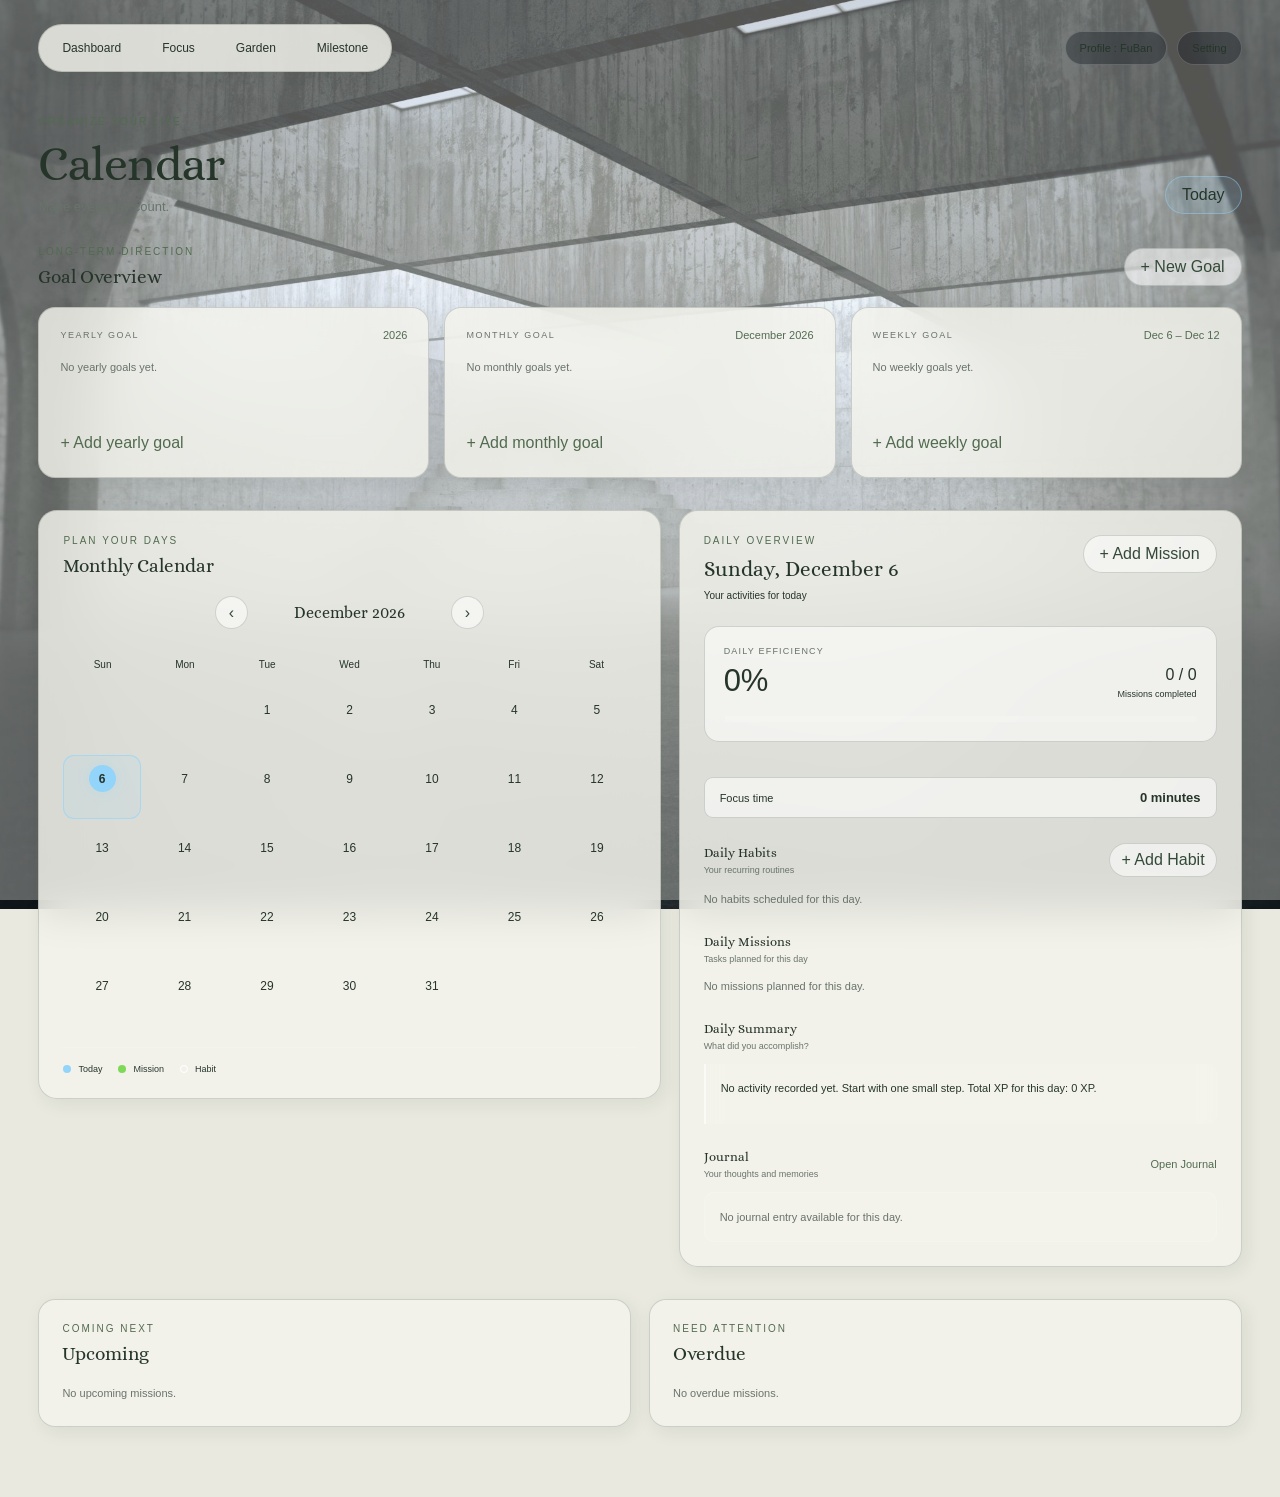
==== calendar.html @ eb33b730 "Prepare FUBAN OS for GitHub Pages Co-authored-by: Copilot <223556219+Copilot@users.noreply.github.co" ====
<!DOCTYPE html>
<html lang="en">

<head>
    <meta charset="UTF-8">
    <meta name="viewport" content="width=device-width, initial-scale=1.0">
    <meta name="theme-color" content="#08090D">
    <script src="js/theme.js"></script>

    <title>Calendar | FUBAN OS</title>

    <link rel="stylesheet" href="css/main.css">
    <link rel="stylesheet" href="css/layout.css">
    <link rel="stylesheet" href="css/components.css">
    <link rel="stylesheet" href="css/pages/calendar.css">
    <link rel="stylesheet" href="css/profile-avatar.css">
    <link rel="stylesheet" href="css/theme.css">
</head>

<body id="calendar-page">

    <!-- =====================================
         BACKGROUND
    ====================================== -->

    <div class="calendar-wallpaper"></div>
    <div class="calendar-wallpaper-overlay"></div>


    <!-- =====================================
         NAVIGATION
    ====================================== -->

    <header class="calendar-header">

        <nav class="calendar-navigation">

            <a href="dashboard.html" class="calendar-nav-link">
                Dashboard
            </a>

            <a href="focus.html" class="calendar-nav-link">
                Focus
            </a>

            <a href="garden.html" class="calendar-nav-link">
                Garden
            </a>

            <a href="milestone.html" class="calendar-nav-link">
                Milestone
            </a>

        </nav>

        <div class="calendar-header-actions">

            <a href="profile.html" class="calendar-top-button">
                Profile : FuBan
            </a>

            <a href="settings.html" class="calendar-top-button">
                Setting
            </a>

        </div>

    </header>


    <!-- =====================================
         MAIN CONTENT
    ====================================== -->

    <main class="calendar-main">


        <!-- =================================
             PAGE TITLE
        ================================== -->

        <section class="calendar-page-heading">

            <div>
                <p class="calendar-eyebrow">
                    ORGANIZE YOUR LIFE
                </p>

                <h1>Calendar</h1>

                <p class="calendar-subtitle">
                    Make every day count.
                </p>
            </div>

            <button
                type="button"
                id="calendar-today-button"
                class="calendar-today-button"
            >
                Today
            </button>

        </section>


        <!-- =================================
             GOAL OVERVIEW
        ================================== -->

        <section class="calendar-goal-overview">

            <div class="calendar-section-heading">

                <div>
                    <p class="calendar-eyebrow">
                        LONG-TERM DIRECTION
                    </p>

                    <h2>Goal Overview</h2>
                </div>

                <button
                    type="button"
                    id="add-goal-button"
                    class="calendar-add-button"
                >
                    + New Goal
                </button>

            </div>


            <div class="calendar-goal-grid">


                <!-- YEARLY GOAL -->

                <article class="calendar-goal-card">

                    <div class="calendar-goal-card-heading">

                        <span class="calendar-goal-label">
                            YEARLY GOAL
                        </span>

                        <span class="calendar-goal-period"
                              id="yearly-goal-period">
                            2026
                        </span>

                    </div>

                    <div id="yearly-goal-list"
                         class="calendar-goal-list">

                        <p class="calendar-empty">
                            No yearly goals yet.
                        </p>

                    </div>

                    <button
                        type="button"
                        class="calendar-text-button"
                        data-goal-type="yearly"
                    >
                        + Add yearly goal
                    </button>

                </article>


                <!-- MONTHLY GOAL -->

                <article class="calendar-goal-card">

                    <div class="calendar-goal-card-heading">

                        <span class="calendar-goal-label">
                            MONTHLY GOAL
                        </span>

                        <span class="calendar-goal-period"
                              id="monthly-goal-period">
                            November
                        </span>

                    </div>

                    <div id="monthly-goal-list"
                         class="calendar-goal-list">

                        <p class="calendar-empty">
                            No monthly goals yet.
                        </p>

                    </div>

                    <button
                        type="button"
                        class="calendar-text-button"
                        data-goal-type="monthly"
                    >
                        + Add monthly goal
                    </button>

                </article>


                <!-- WEEKLY GOAL -->

                <article class="calendar-goal-card">

                    <div class="calendar-goal-card-heading">

                        <span class="calendar-goal-label">
                            WEEKLY GOAL
                        </span>

                        <span class="calendar-goal-period"
                              id="weekly-goal-period">
                            This week
                        </span>

                    </div>

                    <div id="weekly-goal-list"
                         class="calendar-goal-list">

                        <p class="calendar-empty">
                            No weekly goals yet.
                        </p>

                    </div>

                    <button
                        type="button"
                        class="calendar-text-button"
                        data-goal-type="weekly"
                    >
                        + Add weekly goal
                    </button>

                </article>


            </div>

        </section>


        <!-- =================================
             MONTHLY + DAILY CALENDAR
        ================================== -->

        <section class="calendar-workspace">


            <!-- MONTHLY VIEW -->

            <section class="calendar-month-panel">

                <div class="calendar-section-heading">

                    <div>
                        <p class="calendar-eyebrow">
                            PLAN YOUR DAYS
                        </p>

                        <h2>Monthly Calendar</h2>
                    </div>

                </div>


                <!-- Month Navigation -->

                <div class="calendar-month-navigation">

                    <button
                        type="button"
                        id="calendar-month-prev"
                        class="calendar-month-arrow"
                        aria-label="Previous month"
                    >
                        ‹
                    </button>

                    <h3 id="calendar-month-title">
                        November 2026
                    </h3>

                    <button
                        type="button"
                        id="calendar-month-next"
                        class="calendar-month-arrow"
                        aria-label="Next month"
                    >
                        ›
                    </button>

                </div>


                <!-- Weekdays -->

                <div class="calendar-weekdays">

                    <span>Sun</span>
                    <span>Mon</span>
                    <span>Tue</span>
                    <span>Wed</span>
                    <span>Thu</span>
                    <span>Fri</span>
                    <span>Sat</span>

                </div>


                <!-- Calendar Days -->

                <div
                    id="calendar-month-days"
                    class="calendar-month-days"
                >

                    <!-- Generated by JavaScript -->

                </div>


                <!-- Legend -->

                <div class="calendar-legend">

                    <span>
                        <i class="legend-dot today-dot"></i>
                        Today
                    </span>

                    <span>
                        <i class="legend-dot mission-dot"></i>
                        Mission
                    </span>

                    <span>
                        <i class="legend-dot habit-dot"></i>
                        Habit
                    </span>

                </div>

            </section>


            <!-- DAILY VIEW -->

            <section class="calendar-daily-panel">


                <!-- Selected Date -->

                <div class="calendar-daily-heading">

                    <div>

                        <p class="calendar-eyebrow">
                            DAILY OVERVIEW
                        </p>

                        <h2 id="selected-date-title">
                            Sunday, November 1
                        </h2>

                        <p id="selected-date-subtitle">
                            Your daily activities
                        </p>

                    </div>

                    <button
                        type="button"
                        id="add-daily-mission-button"
                        class="calendar-add-button"
                    >
                        + Add Mission
                    </button>

                </div>


                <!-- Daily Efficiency -->

                <div class="calendar-efficiency-card">

                    <div class="calendar-efficiency-heading">

                        <div>
                            <span class="calendar-small-label">
                                DAILY EFFICIENCY
                            </span>

                            <strong id="daily-efficiency-value">
                                0%
                            </strong>
                        </div>

                        <div class="calendar-efficiency-stat">

                            <strong id="daily-completed-count">
                                0 / 0
                            </strong>

                            <span>Missions completed</span>

                        </div>

                    </div>


                    <div class="calendar-efficiency-track">

                        <div
                            id="daily-efficiency-fill"
                            class="calendar-efficiency-fill"
                        ></div>

                    </div>

                </div>

                <div class="calendar-focus-time">
                    <span>Focus time</span>
                    <strong id="daily-focus-minutes">0 minutes</strong>
                </div>


                <!-- Daily Habits -->

                <section class="calendar-daily-section">

                    <div class="calendar-subsection-heading">

                        <div>
                            <h3>Daily Habits</h3>

                            <p>
                                Your recurring routines
                            </p>
                        </div>

                        <button
                            type="button"
                            id="add-habit-button"
                            class="calendar-small-add-button"
                        >
                            + Add Habit
                        </button>

                    </div>

                    <div
                        id="daily-habit-list"
                        class="calendar-daily-list"
                    >

                        <p class="calendar-empty">
                            No habits scheduled for this day.
                        </p>

                    </div>

                </section>


                <!-- Daily Missions -->

                <section class="calendar-daily-section">

                    <div class="calendar-subsection-heading">

                        <div>
                            <h3>Daily Missions</h3>

                            <p>
                                Tasks planned for this day
                            </p>
                        </div>

                    </div>

                    <div
                        id="daily-mission-list"
                        class="calendar-daily-list"
                    >

                        <p class="calendar-empty">
                            No missions planned for this day.
                        </p>

                    </div>

                </section>


                <!-- Daily Reflection -->

                <section class="calendar-daily-section">

                    <div class="calendar-subsection-heading">

                        <div>
                            <h3>Daily Summary</h3>

                            <p>
                                What did you accomplish?
                            </p>
                        </div>

                    </div>

                    <div class="calendar-daily-summary">

                        <p id="daily-summary-text">
                            No activity recorded yet.
                        </p>

                    </div>

                </section>


                <!-- Journal -->

                <section class="calendar-daily-section">

                    <div class="calendar-subsection-heading">

                        <div>
                            <h3>Journal</h3>

                            <p>
                                Your thoughts and memories
                            </p>
                        </div>

                        <a
                            href="journal.html"
                            class="calendar-text-button"
                        >
                            Open Journal
                        </a>

                    </div>

                    <div
                        id="calendar-journal-preview"
                        class="calendar-journal-preview"
                    >

                        <p class="calendar-empty">
                            No journal entry for this day.
                        </p>

                    </div>

                </section>


            </section>

        </section>


        <!-- =================================
             UPCOMING + OVERDUE
        ================================== -->

        <section class="calendar-secondary-grid">


            <!-- UPCOMING -->

            <section class="calendar-secondary-panel">

                <div class="calendar-section-heading">

                    <div>
                        <p class="calendar-eyebrow">
                            COMING NEXT
                        </p>

                        <h2>Upcoming</h2>
                    </div>

                </div>

                <div
                    id="calendar-upcoming-list"
                    class="calendar-secondary-list"
                >

                    <p class="calendar-empty">
                        No upcoming missions.
                    </p>

                </div>

            </section>


            <!-- OVERDUE -->

            <section class="calendar-secondary-panel">

                <div class="calendar-section-heading">

                    <div>
                        <p class="calendar-eyebrow">
                            NEED ATTENTION
                        </p>

                        <h2>Overdue</h2>
                    </div>

                </div>

                <div
                    id="calendar-overdue-list"
                    class="calendar-secondary-list"
                >

                    <p class="calendar-empty">
                        No overdue missions.
                    </p>

                </div>

            </section>


        </section>


    </main>


    <!-- =====================================
         ADD MISSION MODAL
    ====================================== -->

    <div
        id="calendar-mission-modal"
        class="calendar-modal"
        aria-hidden="true"
    >

        <div
            class="calendar-modal-box"
            role="dialog"
            aria-modal="true"
            aria-labelledby="calendar-mission-title"
        >

            <button
                type="button"
                class="calendar-modal-close"
                data-close="calendar-mission-modal"
                aria-label="Close"
            >
                ×
            </button>

            <h2 id="calendar-mission-title">
                New Mission
            </h2>

            <p class="calendar-modal-description">
                Plan something meaningful for this day.
            </p>


            <form id="calendar-mission-form">

                <label for="calendar-mission-name">
                    Mission Name
                </label>

                <input
                    id="calendar-mission-name"
                    type="text"
                    placeholder="Enter mission name"
                    required
                >


                <label for="calendar-mission-date">
                    Date
                </label>

                <input
                    id="calendar-mission-date"
                    type="date"
                    required
                >


                <label for="calendar-mission-category">
                    Category
                </label>

                <select
                    id="calendar-mission-category"
                    required
                >

                    <option value="">
                        Select category
                    </option>

                    <option value="Mathematics">Mathematics</option>
                    <option value="Biology">Biology</option>
                    <option value="Chemistry">Chemistry</option>
                    <option value="Physics">Physics</option>
                    <option value="Earth & Astronomy">Earth & Astronomy</option>
                    <option value="Painting & Art">Painting & Art</option>
                    <option value="Music Skills">Music Skills</option>
                    <option value="Sleeping">Sleeping</option>
                    <option value="Fitness / Workout">Fitness / Workout</option>
                    <option value="English Language">English Language</option>
                    <option value="Japanese Language">Japanese Language</option>
                    <option value="Russian Language">Russian Language</option>

                </select>


                <label for="calendar-mission-subcategory">
                    Subcategory
                </label>

                <input
                    id="calendar-mission-subcategory"
                    type="text"
                    placeholder="Optional"
                >

                <label for="calendar-mission-xp-reward">
                    XP Reward (0-1000)
                </label>

                <input
                    id="calendar-mission-xp-reward"
                    type="number"
                    min="0"
                    max="1000"
                    step="1"
                    value="10"
                    required
                >


                <label for="calendar-mission-type">
                    Tracking Type
                </label>

                <select
                    id="calendar-mission-type"
                    required
                >

                    <option value="percentage">
                        Percentage
                    </option>

                    <option value="checkbox">
                        Checkbox
                    </option>

                </select>

                <label class="achievement-sync-option">
                    <input
                        id="calendar-mission-sync-achievement-enabled"
                        type="checkbox"
                    >
                    Sync with Achievement
                </label>

                <div id="calendar-mission-sync-achievement-fields" hidden>
                    <label for="calendar-mission-sync-achievement">
                        Achievement
                    </label>
                    <select id="calendar-mission-sync-achievement" disabled></select>

                    <label for="calendar-mission-sync-achievement-progress">
                        Progress on completion (1-100%)
                    </label>
                    <input
                        id="calendar-mission-sync-achievement-progress"
                        type="number"
                        min="1"
                        max="100"
                        step="1"
                        value="10"
                        disabled
                    >
                    <small>Progress is added when this mission reaches 100% and is reverted if it becomes incomplete.</small>
                </div>


                <button
                    type="submit"
                    class="calendar-modal-submit"
                >
                    Create Mission
                </button>

            </form>

        </div>

    </div>


    <!-- =====================================
         ADD HABIT MODAL
    ====================================== -->

    <div
        id="calendar-habit-modal"
        class="calendar-modal"
        aria-hidden="true"
    >

        <div
            class="calendar-modal-box"
            role="dialog"
            aria-modal="true"
            aria-labelledby="calendar-habit-title"
        >

            <button
                type="button"
                class="calendar-modal-close"
                data-close="calendar-habit-modal"
                aria-label="Close"
            >
                ×
            </button>

            <h2 id="calendar-habit-title">
                New Habit
            </h2>

            <p class="calendar-modal-description">
                Build a routine that supports your goals.
            </p>


            <form id="calendar-habit-form">

                <label for="calendar-habit-name">
                    Habit Name
                </label>

                <input
                    id="calendar-habit-name"
                    type="text"
                    placeholder="e.g. Read Biology"
                    required
                >


                <label for="calendar-habit-category">
                    Category
                </label>

                <select
                    id="calendar-habit-category"
                    required
                >

                    <option value="">
                        Select category
                    </option>

                    <option value="Mathematics">Mathematics</option>
                    <option value="Biology">Biology</option>
                    <option value="Chemistry">Chemistry</option>
                    <option value="Physics">Physics</option>
                    <option value="Earth & Astronomy">Earth & Astronomy</option>
                    <option value="Painting & Art">Painting & Art</option>
                    <option value="Music Skills">Music Skills</option>
                    <option value="Sleeping">Sleeping</option>
                    <option value="Fitness / Workout">Fitness / Workout</option>
                    <option value="English Language">English Language</option>
                    <option value="Japanese Language">Japanese Language</option>
                    <option value="Russian Language">Russian Language</option>

                </select>


                <label for="calendar-habit-frequency">
                    Frequency
                </label>

                <select
                    id="calendar-habit-frequency"
                    required
                >

                    <option value="daily">Every day</option>
                    <option value="weekdays">Monday – Friday</option>
                    <option value="weekends">Saturday – Sunday</option>
                    <option value="custom">Choose specific days</option>

                </select>


                <div
                    id="calendar-habit-custom-days"
                    class="calendar-habit-custom-days"
                    hidden
                >

                    <span>Select days</span>

                    <div class="calendar-weekday-checkboxes">

                        <label>
                            <input type="checkbox" name="habit-day" value="0">
                            Sun
                        </label>

                        <label>
                            <input type="checkbox" name="habit-day" value="1">
                            Mon
                        </label>

                        <label>
                            <input type="checkbox" name="habit-day" value="2">
                            Tue
                        </label>

                        <label>
                            <input type="checkbox" name="habit-day" value="3">
                            Wed
                        </label>

                        <label>
                            <input type="checkbox" name="habit-day" value="4">
                            Thu
                        </label>

                        <label>
                            <input type="checkbox" name="habit-day" value="5">
                            Fri
                        </label>

                        <label>
                            <input type="checkbox" name="habit-day" value="6">
                            Sat
                        </label>

                    </div>

                </div>


                <label for="calendar-habit-start">
                    Start Date
                </label>

                <input
                    id="calendar-habit-start"
                    type="date"
                    required
                >


                <label for="calendar-habit-end">
                    End Date
                </label>

                <input
                    id="calendar-habit-end"
                    type="date"
                >

                <p class="calendar-field-note">
                    Leave empty if this habit has no end date.
                </p>


                <button
                    type="submit"
                    class="calendar-modal-submit"
                >
                    Create Habit
                </button>

            </form>

        </div>

    </div>


    <!-- =====================================
         ADD GOAL MODAL
    ====================================== -->

    <div
        id="calendar-goal-modal"
        class="calendar-modal"
        aria-hidden="true"
    >

        <div
            class="calendar-modal-box"
            role="dialog"
            aria-modal="true"
            aria-labelledby="calendar-goal-title"
        >

            <button
                type="button"
                class="calendar-modal-close"
                data-close="calendar-goal-modal"
                aria-label="Close"
            >
                ×
            </button>

            <h2 id="calendar-goal-title">
                New Goal
            </h2>

            <p class="calendar-modal-description">
                Set a direction and work towards it.
            </p>


            <form id="calendar-goal-form">

                <label for="calendar-goal-name">
                    Goal Name
                </label>

                <input
                    id="calendar-goal-name"
                    type="text"
                    placeholder="What do you want to achieve?"
                    required
                >


                <label for="calendar-goal-type">
                    Goal Period
                </label>

                <select
                    id="calendar-goal-type"
                    required
                >

                    <option value="yearly">Yearly</option>
                    <option value="monthly">Monthly</option>
                    <option value="weekly">Weekly</option>

                </select>


                <label for="calendar-goal-description">
                    Description
                </label>

                <textarea
                    id="calendar-goal-description"
                    rows="3"
                    placeholder="Describe your goal..."
                ></textarea>


                <label for="calendar-goal-target">
                    Target
                </label>

                <input
                    id="calendar-goal-target"
                    type="text"
                    placeholder="e.g. Complete 20 practice sets"
                >


                <label for="calendar-goal-deadline">
                    Deadline
                </label>

                <input
                    id="calendar-goal-deadline"
                    type="date"
                >

                <label class="achievement-sync-option">
                    <input
                        id="calendar-goal-sync-achievement-enabled"
                        type="checkbox"
                    >
                    Sync with Achievement
                </label>

                <div id="calendar-goal-sync-achievement-fields" hidden>
                    <label for="calendar-goal-sync-achievement">
                        Achievement
                    </label>
                    <select id="calendar-goal-sync-achievement" disabled></select>

                    <label for="calendar-goal-sync-achievement-progress">
                        Progress at 100% goal completion (1-100%)
                    </label>
                    <input
                        id="calendar-goal-sync-achievement-progress"
                        type="number"
                        min="1"
                        max="100"
                        step="1"
                        value="10"
                        disabled
                    >
                    <small>Achievement progress follows this goal's percentage in real time.</small>
                </div>


                <button
                    type="submit"
                    class="calendar-modal-submit"
                >
                    Save Goal
                </button>

            </form>

        </div>

    </div>


    <!-- =====================================
         SCRIPTS
    ====================================== -->

    <script src="js/main.js"></script>
    <script src="js/xp.js"></script>
    <script src="js/achievement-sync.js"></script>
    <script src="js/system-achievements.js"></script>
    <script src="js/pages/calendar.js"></script>
    <script src="js/profile-avatar.js" defer></script>

</body>

</html>
---- css/main.css ----
/* ==============================
   FUBAN OS - GLOBAL STYLES
================================ */

/* Fonts */

@font-face {
    font-family: "UID Space";
    src: url("../assets/fonts/UID SPACE.ttf") format("truetype");
    font-weight: normal;
}

@font-face {
    font-family: "Alice";
    src: url("../assets/fonts/Alice-Regular.ttf") format("truetype");
    font-weight: normal;
}

/* Color Palette */

:root {
    --color-background: #030817;
    --color-deep-blue: #07152E;
    --color-white: #FFFFFF;
    --color-text: #E8EDF7;
    --color-muted: #A7B4C9;
    --color-icon: #93D4FA;
    --color-pink: #FF66C4;

    --font-main: "UID Space", sans-serif;
    --font-quote: "Alice", serif;
}


/* Reset */

* {
    margin: 0;
    padding: 0;
    box-sizing: border-box;
}

html {
    scroll-behavior: smooth;
}

body {
    min-height: 100vh;
    background: var(--color-background);
    color: var(--color-text);
    font-family: var(--font-main);
}

a {
    color: inherit;
    text-decoration: none;
}

button {
    font: inherit;
    cursor: pointer;
}
---- css/pages/calendar.css ----
/* =========================================
   FUBAN OS - CALENDAR
   Monthly + Daily View
========================================= */


/* =========================================
   1. GLOBAL PAGE
========================================= */

#calendar-page {
    min-height: 100vh;
    width: 100%;

    position: relative;
    isolation: isolate;

    overflow-x: hidden;

    background: #08090D;
    color: #FFFFFF;

    font-family: var(--font-main, sans-serif);
}

#calendar-page * {
    box-sizing: border-box;
}

#calendar-page button,
#calendar-page input,
#calendar-page select,
#calendar-page textarea {
    font: inherit;
}

#calendar-page button {
    cursor: pointer;
}

#calendar-page a {
    color: inherit;
    text-decoration: none;
}


/* =========================================
   2. WALLPAPER
========================================= */

.calendar-wallpaper {
    position: fixed;
    inset: 0;

    z-index: -2;

    background-image: url("../../assets/wallpapers/1403447.jpg");
    background-position: center;
    background-size: cover;
    background-repeat: no-repeat;

    transform: scale(1.02);
}

.calendar-wallpaper-overlay {
    position: fixed;
    inset: 0;

    z-index: -1;

    background: rgba(0, 0, 0, 0.66);

    pointer-events: none;
}


/* =========================================
   3. HEADER & NAVIGATION
========================================= */

.calendar-header {
    width: min(94%, 1500px);

    margin: 0 auto;
    padding: 24px 0;

    display: flex;
    align-items: center;
    justify-content: space-between;

    gap: 20px;

    position: relative;
    z-index: 10;
}

.calendar-navigation {
    display: flex;
    align-items: center;

    gap: 5px;

    padding: 5px;

    border: 1px solid rgba(255,255,255,0.18);
    border-radius: 50px;

    background: rgba(10,15,25,0.38);

    backdrop-filter: blur(18px);
    -webkit-backdrop-filter: blur(18px);
}

.calendar-nav-link {
    display: flex;
    align-items: center;
    justify-content: center;

    padding: 10px 17px;

    border: 1px solid transparent;
    border-radius: 40px;

    color: rgba(255,255,255,0.68);

    font-size: 12px;
    white-space: nowrap;

    transition: 0.2s ease;
}

.calendar-nav-link:hover {
    color: #FFFFFF;
    background: rgba(255,255,255,0.09);
}

.calendar-header-actions {
    display: flex;
    align-items: center;
    gap: 10px;
}

.calendar-top-button {
    display: inline-flex;
    align-items: center;

    padding: 10px 14px;

    border: 1px solid rgba(255,255,255,0.19);
    border-radius: 30px;

    background: rgba(10,15,25,0.35);

    color: rgba(255,255,255,0.85);

    font-size: 11px;
    white-space: nowrap;

    backdrop-filter: blur(12px);
    -webkit-backdrop-filter: blur(12px);

    transition: 0.2s ease;
}

.calendar-top-button:hover {
    background: rgba(255,255,255,0.13);
}


/* =========================================
   4. MAIN LAYOUT
========================================= */

.calendar-main {
    width: min(94%, 1500px);

    margin: 0 auto;

    padding: 20px 0 70px;

    display: flex;
    flex-direction: column;

    gap: 32px;
}

.calendar-page-heading {
    display: flex;
    align-items: flex-end;
    justify-content: space-between;

    gap: 20px;
}

.calendar-eyebrow {
    margin-bottom: 9px;

    color: #93D4FA;

    font-size: 10px;
    font-weight: 500;

    letter-spacing: 2px;
    text-transform: uppercase;
}

.calendar-page-heading h1 {
    color: #FFFFFF;

    font-size: clamp(32px, 4vw, 48px);
    font-weight: 400;

    letter-spacing: -1px;
}

.calendar-subtitle {
    margin-top: 8px;

    color: rgba(255,255,255,0.56);

    font-size: 13px;
}

.calendar-section-heading {
    display: flex;
    align-items: center;
    justify-content: space-between;

    gap: 15px;

    margin-bottom: 20px;
}

.calendar-section-heading h2 {
    color: #FFFFFF;

    font-size: 19px;
    font-weight: 400;
}

.calendar-page-heading,
.calendar-section-heading,
.calendar-daily-heading {
    scroll-margin-top: 20px;
}


/* =========================================
   5. BUTTONS
========================================= */

.calendar-today-button,
.calendar-add-button {
    min-height: 38px;

    padding: 9px 16px;

    border: 1px solid rgba(147,212,250,0.45);
    border-radius: 30px;

    background: rgba(147,212,250,0.12);

    color: #B7E4FF;

    font-size: 11px;

    transition: 0.2s ease;
}

.calendar-today-button:hover,
.calendar-add-button:hover {
    background: rgba(147,212,250,0.23);
    border-color: #93D4FA;

    transform: translateY(-1px);
}

.calendar-small-add-button {
    padding: 7px 11px;

    border: 1px solid rgba(255,255,255,0.18);
    border-radius: 20px;

    background: rgba(255,255,255,0.06);

    color: rgba(255,255,255,0.82);

    font-size: 10px;

    transition: 0.2s ease;
}

.calendar-small-add-button:hover {
    background: rgba(255,255,255,0.15);
}

.calendar-text-button {
    display: inline-flex;
    align-items: center;

    padding: 4px 0;

    border: none;

    background: transparent;

    color: #93D4FA;

    font-size: 11px;

    transition: 0.2s ease;
}

.calendar-text-button:hover {
    color: #FFFFFF;
}


/* =========================================
   6. GOAL OVERVIEW
========================================= */

.calendar-goal-overview {
    width: 100%;
}

.calendar-goal-grid {
    display: grid;

    grid-template-columns: repeat(3, minmax(0, 1fr));

    gap: 15px;
}

.calendar-goal-card {
    min-width: 0;

    padding: 21px;

    border: 1px solid rgba(255,255,255,0.14);
    border-radius: 17px;

    background: rgba(10,15,25,0.38);

    backdrop-filter: blur(18px);
    -webkit-backdrop-filter: blur(18px);

    display: flex;
    flex-direction: column;

    gap: 17px;

    transition: 0.2s ease;
}

.calendar-goal-card:hover {
    border-color: rgba(255,255,255,0.23);
    background: rgba(10,15,25,0.48);
}

.calendar-goal-card-heading {
    display: flex;
    justify-content: space-between;
    align-items: center;

    gap: 10px;
}

.calendar-goal-label {
    color: rgba(255,255,255,0.58);

    font-size: 9px;
    letter-spacing: 1.5px;
}

.calendar-goal-period {
    color: #93D4FA;

    font-size: 11px;
}

.calendar-goal-list {
    min-height: 55px;

    display: flex;
    flex-direction: column;

    gap: 16px;
}

.calendar-empty {
    color: rgba(255,255,255,0.39);

    font-size: 11px;
    line-height: 1.7;
}

.calendar-goal-item {
    display: flex;
    flex-direction: column;

    gap: 9px;

    min-width: 0;
}

.calendar-goal-item-heading {
    display: flex;
    align-items: flex-start;
    justify-content: space-between;

    gap: 10px;
}

.calendar-goal-item-heading strong {
    color: rgba(255,255,255,0.92);

    font-size: 12px;
    font-weight: 500;

    line-height: 1.5;

    overflow-wrap: anywhere;
}

.calendar-goal-description,
.calendar-goal-target,
.calendar-goal-deadline {
    color: rgba(255,255,255,0.53);

    font-size: 10px;
    line-height: 1.6;

    overflow-wrap: anywhere;
}

.calendar-goal-delete {
    flex-shrink: 0;

    width: 22px;
    height: 22px;

    border: none;
    border-radius: 50%;

    background: transparent;

    color: rgba(255,255,255,0.44);

    font-size: 17px;

    transition: 0.2s ease;
}

.calendar-goal-delete:hover {
    background: rgba(255,80,80,0.14);
    color: #FF8C8C;
}

.calendar-goal-progress-row {
    display: flex;
    justify-content: space-between;
    align-items: center;

    color: rgba(255,255,255,0.54);

    font-size: 10px;
}

.calendar-goal-progress-row strong {
    color: #FFFFFF;

    font-family: "Roboto", sans-serif;
    font-size: 11px;
    font-weight: 500;
}

.calendar-goal-progress-track {
    width: 100%;
    height: 4px;

    overflow: hidden;

    border-radius: 10px;

    background: rgba(255,255,255,0.12);
}

.calendar-goal-progress-fill {
    height: 100%;

    border-radius: inherit;

    background: #93D4FA;

    transition: width 0.25s ease;
}

.calendar-goal-range {
    width: 100%;
    height: 4px;

    accent-color: #93D4FA;

    cursor: pointer;
}

.calendar-goal-card > .calendar-text-button {
    align-self: flex-start;
    margin-top: auto;
}


/* =========================================
   7. MONTHLY + DAILY WORKSPACE
========================================= */

.calendar-workspace {
    display: grid;

    grid-template-columns: minmax(0, 1.05fr) minmax(0, 0.95fr);

    align-items: start;

    gap: 18px;
}

.calendar-month-panel,
.calendar-daily-panel {
    min-width: 0;

    padding: 24px;

    border: 1px solid rgba(255,255,255,0.15);
    border-radius: 19px;

    background: rgba(7,12,22,0.55);

    backdrop-filter: blur(22px);
    -webkit-backdrop-filter: blur(22px);
}

.calendar-month-panel {
    position: sticky;
    top: 18px;
}

.calendar-daily-panel {
    display: flex;
    flex-direction: column;

    gap: 25px;
}


/* =========================================
   8. MONTH NAVIGATION
========================================= */

.calendar-month-navigation {
    display: flex;
    justify-content: center;
    align-items: center;

    gap: 24px;

    margin: 10px 0 23px;
}

.calendar-month-navigation h3 {
    min-width: 155px;

    color: #FFFFFF;

    font-family: "Roboto", sans-serif;
    font-size: 16px;
    font-weight: 400;

    text-align: center;
}

.calendar-month-arrow {
    width: 33px;
    height: 33px;

    display: grid;
    place-items: center;

    border: 1px solid rgba(255,255,255,0.15);
    border-radius: 50%;

    background: rgba(255,255,255,0.055);

    color: rgba(255,255,255,0.85);

    font-size: 23px;
    line-height: 1;

    transition: 0.2s ease;
}

.calendar-month-arrow:hover {
    background: rgba(255,255,255,0.16);
    border-color: rgba(255,255,255,0.3);
}


/* =========================================
   9. WEEKDAYS
========================================= */

.calendar-weekdays {
    display: grid;

    grid-template-columns: repeat(7, minmax(0, 1fr));

    gap: 4px;

    margin-bottom: 9px;
}

.calendar-weekdays span {
    padding: 7px 0;

    color: rgba(255,255,255,0.46);

    font-family: "Roboto", sans-serif;
    font-size: 10px;

    text-align: center;
}


/* =========================================
   10. MONTH DAYS
========================================= */

.calendar-month-days {
    display: grid;

    grid-template-columns: repeat(7, minmax(0, 1fr));

    gap: 5px;
}

.calendar-day {
    position: relative;

    min-width: 0;
    min-height: 64px;

    padding: 9px 3px 5px;

    display: flex;
    flex-direction: column;
    align-items: center;

    gap: 8px;

    border: 1px solid transparent;
    border-radius: 11px;

    background: transparent;

    color: rgba(255,255,255,0.80);

    transition:
        background 0.18s ease,
        border-color 0.18s ease,
        transform 0.18s ease;
}

.calendar-day:hover:not(.empty) {
    background: rgba(255,255,255,0.09);
}

.calendar-day.empty {
    pointer-events: none;
}

.calendar-day-number {
    display: grid;
    place-items: center;

    width: 27px;
    height: 27px;

    border-radius: 50%;

    font-family: "Roboto", sans-serif;
    font-size: 12px;
    font-weight: 400;
}

.calendar-day.today .calendar-day-number {
    background: #93D4FA;

    color: #07152E;

    font-weight: 600;

    box-shadow: 0 0 15px rgba(147,212,250,0.2);
}

.calendar-day.selected {
    border-color: rgba(147,212,250,0.65);

    background: rgba(147,212,250,0.13);
}

.calendar-day.selected:not(.today) .calendar-day-number {
    color: #B7E4FF;
}

.calendar-day.selected.today .calendar-day-number {
    background: #93D4FA;
    color: #07152E;
}

.calendar-day-dots {
    min-height: 5px;

    display: flex;
    justify-content: center;
    align-items: center;

    flex-wrap: wrap;
    gap: 3px;
}

.calendar-mission-dot,
.legend-dot {
    display: inline-block;

    width: 5px;
    height: 5px;

    flex-shrink: 0;

    border-radius: 50%;
}

.habit-calendar-dot {
    outline: 1px solid rgba(255,255,255,0.8);
    outline-offset: 1px;
}

.calendar-more-dots {
    color: rgba(255,255,255,0.65);

    font-family: "Roboto", sans-serif;
    font-size: 8px;
}

.calendar-legend {
    display: flex;
    align-items: center;
    flex-wrap: wrap;

    gap: 16px;

    margin-top: 21px;
    padding-top: 16px;

    border-top: 1px solid rgba(255,255,255,0.10);
}

.calendar-legend span {
    display: inline-flex;
    align-items: center;

    gap: 7px;

    color: rgba(255,255,255,0.58);

    font-size: 9px;
}

.today-dot {
    width: 8px;
    height: 8px;

    background: #93D4FA;
}

.mission-dot {
    width: 8px;
    height: 8px;

    background: #7ED957;
}

.habit-dot {
    width: 8px;
    height: 8px;

    background: transparent;

    border: 1px solid #FFFFFF;
}


/* =========================================
   11. DAILY HEADING
========================================= */

.calendar-daily-heading {
    display: flex;
    align-items: flex-start;
    justify-content: space-between;

    gap: 15px;
}

.calendar-daily-heading h2 {
    color: #FFFFFF;

    font-family: "Roboto", sans-serif;
    font-size: clamp(16px, 2vw, 21px);
    font-weight: 400;

    line-height: 1.4;
}

.calendar-daily-heading > div > p:last-child {
    margin-top: 6px;

    color: rgba(255,255,255,0.48);

    font-size: 10px;
}


/* =========================================
   12. DAILY EFFICIENCY
========================================= */

.calendar-efficiency-card {
    padding: 19px;

    border: 1px solid rgba(255,255,255,0.12);
    border-radius: 15px;

    background: rgba(255,255,255,0.045);
}

.calendar-focus-time {
    display: flex;
    align-items: center;
    justify-content: space-between;
    gap: 12px;
    margin-top: 10px;
    padding: 12px 15px;
    border: 1px solid rgba(255,255,255,0.12);
    border-radius: 9px;
    background: rgba(255,255,255,0.045);
    color: rgba(255,255,255,0.7);
    font-size: 11px;
}

.calendar-focus-time strong {
    color: #FFFFFF;
    font-size: 13px;
}

.calendar-efficiency-heading {
    display: flex;
    justify-content: space-between;
    align-items: flex-end;

    gap: 15px;

    margin-bottom: 17px;
}

.calendar-efficiency-heading > div:first-child {
    display: flex;
    flex-direction: column;

    gap: 7px;
}

.calendar-small-label {
    color: rgba(255,255,255,0.51);

    font-size: 9px;
    letter-spacing: 1.2px;
}

.calendar-efficiency-heading > div:first-child strong {
    color: #FFFFFF;

    font-family: "Roboto", sans-serif;
    font-size: 31px;
    font-weight: 300;
}

.calendar-efficiency-stat {
    display: flex;
    flex-direction: column;
    align-items: flex-end;

    gap: 5px;
}

.calendar-efficiency-stat strong {
    color: #B7E4FF;

    font-family: "Roboto", sans-serif;
    font-size: 16px;
    font-weight: 500;
}

.calendar-efficiency-stat span {
    color: rgba(255,255,255,0.46);

    font-size: 9px;
}

.calendar-efficiency-track {
    width: 100%;
    height: 6px;

    overflow: hidden;

    border-radius: 10px;

    background: rgba(255,255,255,0.12);
}

.calendar-efficiency-fill {
    width: 0;
    height: 100%;

    border-radius: inherit;

    background: #93D4FA;

    box-shadow: 0 0 12px rgba(147,212,250,0.28);

    transition: width 0.3s ease;
}


/* =========================================
   13. DAILY SECTIONS
========================================= */

.calendar-daily-section {
    display: flex;
    flex-direction: column;

    gap: 13px;
}

.calendar-subsection-heading {
    display: flex;
    justify-content: space-between;
    align-items: center;

    gap: 12px;
}

.calendar-subsection-heading h3 {
    color: rgba(255,255,255,0.95);

    font-size: 13px;
    font-weight: 500;
}

.calendar-subsection-heading p {
    margin-top: 5px;

    color: rgba(255,255,255,0.43);

    font-size: 9px;
}

.calendar-daily-list {
    display: flex;
    flex-direction: column;

    gap: 10px;
}

.calendar-task-item {
    min-width: 0;

    padding: 13px;

    border: 1px solid rgba(255,255,255,0.10);
    border-left: 2px solid var(--task-color, #93D4FA);

    border-radius: 10px;

    background: rgba(255,255,255,0.035);

    display: flex;
    flex-direction: column;

    gap: 11px;

    transition: 0.2s ease;
}

.calendar-task-item:hover {
    background: rgba(255,255,255,0.07);
}

.calendar-task-heading {
    display: flex;
    align-items: center;
    justify-content: space-between;

    gap: 12px;
}

.calendar-task-info {
    min-width: 0;

    display: flex;
    flex-direction: column;

    gap: 5px;
}

.calendar-task-name {
    color: rgba(255,255,255,0.94);

    font-size: 11px;
    font-weight: 500;

    line-height: 1.5;

    overflow-wrap: anywhere;
}

.calendar-task-category {
    color: rgba(255,255,255,0.43);

    font-size: 9px;
    line-height: 1.5;

    overflow-wrap: anywhere;
}

.calendar-task-xp {
    color: #f7d774;
    font-size: 10px;
}

.calendar-task-delete {
    flex-shrink: 0;

    width: 25px;
    height: 25px;

    border: none;
    border-radius: 50%;

    background: transparent;

    color: rgba(255,255,255,0.43);

    font-size: 17px;

    transition: 0.2s ease;
}

.calendar-task-delete:hover {
    color: #FF8989;
    background: rgba(255,80,80,0.12);
}

.calendar-task-track {
    width: 100%;
    height: 4px;

    overflow: hidden;

    border-radius: 10px;

    background: rgba(255,255,255,0.11);
}

.calendar-task-fill {
    width: 0;
    height: 100%;

    border-radius: inherit;

    transition: width 0.2s ease;
}

.calendar-task-controls {
    display: flex;
    align-items: center;
    justify-content: space-between;

    gap: 12px;
}

.calendar-task-range {
    width: 100%;
    min-width: 0;

    accent-color: #93D4FA;

    cursor: pointer;
}

.calendar-task-progress-value {
    flex-shrink: 0;

    color: rgba(255,255,255,0.70);

    font-family: "Roboto", sans-serif;
    font-size: 10px;
    font-variant-numeric: tabular-nums;
}

.calendar-task-checkbox-label {
    display: inline-flex;
    align-items: center;

    gap: 8px;

    color: rgba(255,255,255,0.70);

    font-size: 10px;

    cursor: pointer;
}

.calendar-task-checkbox-label input {
    width: 14px;
    height: 14px;

    accent-color: #93D4FA;

    cursor: pointer;
}


/* =========================================
   14. DAILY SUMMARY
========================================= */

.calendar-daily-summary {
    min-height: 60px;

    padding: 15px;

    border-left: 2px solid rgba(147,212,250,0.65);
    border-radius: 0 9px 9px 0;

    background: rgba(147,212,250,0.055);
}

.calendar-daily-summary p {
    color: rgba(255,255,255,0.72);

    font-size: 11px;
    line-height: 1.8;
}


/* =========================================
   15. JOURNAL PREVIEW
========================================= */

.calendar-journal-preview {
    padding: 15px;

    border: 1px solid rgba(255,255,255,0.10);
    border-radius: 10px;

    background: rgba(255,255,255,0.035);
}

.calendar-journal-text {
    color: rgba(255,255,255,0.75);

    font-family: var(--font-quote, serif);
    font-size: 12px;
    line-height: 1.9;

    white-space: pre-wrap;
    overflow-wrap: anywhere;
}


/* =========================================
   16. UPCOMING + OVERDUE
========================================= */

.calendar-secondary-grid {
    display: grid;

    grid-template-columns: repeat(2, minmax(0, 1fr));

    gap: 18px;
}

.calendar-secondary-panel {
    min-width: 0;

    padding: 23px;

    border: 1px solid rgba(255,255,255,0.14);
    border-radius: 17px;

    background: rgba(7,12,22,0.49);

    backdrop-filter: blur(18px);
    -webkit-backdrop-filter: blur(18px);
}

.calendar-secondary-list {
    display: flex;
    flex-direction: column;

    gap: 8px;
}

.calendar-secondary-item {
    width: 100%;
    min-width: 0;

    padding: 12px;

    border: none;
    border-left: 2px solid var(--task-color, #93D4FA);
    border-radius: 7px;

    background: rgba(255,255,255,0.045);

    display: grid;

    grid-template-columns: minmax(0, 1fr) auto auto;

    align-items: center;

    gap: 12px;

    color: rgba(255,255,255,0.78);

    text-align: left;

    transition: 0.2s ease;
}

.calendar-secondary-item:hover {
    background: rgba(255,255,255,0.12);
}

.calendar-secondary-item strong {
    min-width: 0;

    color: #FFFFFF;

    font-size: 11px;
    font-weight: 400;

    overflow-wrap: anywhere;
}

.calendar-secondary-item span {
    color: rgba(255,255,255,0.49);

    font-family: "Roboto", sans-serif;
    font-size: 9px;

    white-space: nowrap;
}


/* =========================================
   17. MODALS
========================================= */

.calendar-modal {
    position: fixed;
    inset: 0;

    z-index: 100;

    display: none;
    align-items: center;
    justify-content: center;

    padding: 20px;

    background: rgba(0,0,0,0.73);

    backdrop-filter: blur(10px);
    -webkit-backdrop-filter: blur(10px);
}

.calendar-modal.show {
    display: flex;
}

.calendar-modal-box {
    position: relative;

    width: min(100%, 470px);
    max-height: 88vh;

    overflow-y: auto;

    padding: 30px;

    border: 1px solid rgba(255,255,255,0.17);
    border-radius: 19px;

    background: rgba(11,17,31,0.97);

    color: #FFFFFF;

    box-shadow: 0 25px 80px rgba(0,0,0,0.42);
}

.calendar-modal-box h2 {
    margin: 0 35px 8px 0;

    color: #FFFFFF;

    font-size: 21px;
    font-weight: 500;
}

.calendar-modal-description {
    margin-bottom: 24px;

    color: rgba(255,255,255,0.50);

    font-size: 11px;
    line-height: 1.7;
}

.calendar-modal-close {
    position: absolute;

    top: 15px;
    right: 17px;

    width: 34px;
    height: 34px;

    border: none;
    border-radius: 50%;

    background: transparent;

    color: rgba(255,255,255,0.75);

    font-size: 25px;
    line-height: 1;

    transition: 0.2s ease;
}

.calendar-modal-close:hover {
    background: rgba(255,255,255,0.10);
    color: #FFFFFF;
}


/* =========================================
   18. MODAL FORMS
========================================= */

.calendar-modal-box form {
    display: flex;
    flex-direction: column;

    gap: 10px;
}

.calendar-modal-box form > label,
.calendar-habit-custom-days > span {
    margin-top: 9px;

    color: rgba(255,255,255,0.78);

    font-size: 11px;
}

.calendar-modal-box input:not([type="checkbox"]):not([type="range"]),
.calendar-modal-box select,
.calendar-modal-box textarea {
    width: 100%;
    min-height: 43px;

    padding: 11px 13px;

    border: 1px solid rgba(255,255,255,0.15);
    border-radius: 9px;

    outline: none;

    background: rgba(255,255,255,0.065);

    color: #FFFFFF;

    font-size: 11px;

    transition: border-color 0.2s ease;
}

.calendar-modal-box textarea {
    min-height: 90px;

    resize: vertical;
    line-height: 1.6;
}

.calendar-modal-box input::placeholder,
.calendar-modal-box textarea::placeholder {
    color: rgba(255,255,255,0.32);
}

.calendar-modal-box input:focus,
.calendar-modal-box select:focus,
.calendar-modal-box textarea:focus {
    border-color: rgba(147,212,250,0.75);
}

.calendar-modal-box select {
    color-scheme: dark;
    cursor: pointer;
}

.calendar-modal-box input[type="date"] {
    color-scheme: dark;
}

.calendar-modal-box input[type="checkbox"] {
    accent-color: #93D4FA;
}

.calendar-field-note {
    color: rgba(255,255,255,0.37);

    font-size: 9px;
    line-height: 1.5;
}


/* =========================================
   19. HABIT CUSTOM DAYS
========================================= */

.calendar-habit-custom-days {
    display: flex;
    flex-direction: column;

    gap: 12px;

    margin: 8px 0;
}

.calendar-habit-custom-days[hidden] {
    display: none;
}

.calendar-weekday-checkboxes {
    display: grid;

    grid-template-columns: repeat(4, minmax(0, 1fr));

    gap: 8px;
}

.calendar-weekday-checkboxes label {
    min-height: 35px;

    display: flex;
    align-items: center;
    justify-content: center;

    gap: 5px;

    border: 1px solid rgba(255,255,255,0.13);
    border-radius: 8px;

    background: rgba(255,255,255,0.04);

    color: rgba(255,255,255,0.76);

    font-size: 9px;

    cursor: pointer;
}

.calendar-weekday-checkboxes label:has(input:checked) {
    border-color: rgba(147,212,250,0.55);

    background: rgba(147,212,250,0.11);

    color: #B7E4FF;
}


/* =========================================
   20. MODAL SUBMIT
========================================= */

.calendar-modal-submit {
    width: 100%;
    min-height: 45px;

    margin-top: 18px;

    border: 1px solid rgba(147,212,250,0.65);
    border-radius: 10px;

    background: #93D4FA;

    color: #07152E;

    font-size: 12px;
    font-weight: 600;

    transition: 0.2s ease;
}

.calendar-modal-submit:hover {
    background: #B7E4FF;

    transform: translateY(-1px);
}


/* =========================================
   21. SCROLLBAR
========================================= */

.calendar-modal-box {
    scrollbar-width: thin;
    scrollbar-color: rgba(255,255,255,0.25) transparent;
}

.calendar-modal-box::-webkit-scrollbar {
    width: 5px;
}

.calendar-modal-box::-webkit-scrollbar-thumb {
    border-radius: 10px;
    background: rgba(255,255,255,0.23);
}


/* =========================================
   22. TABLET
========================================= */

@media (max-width: 1050px) {

    .calendar-header {
        flex-wrap: wrap;
    }

    .calendar-goal-grid {
        grid-template-columns: repeat(2, minmax(0, 1fr));
    }

    .calendar-workspace {
        grid-template-columns: minmax(0, 1fr);
    }

    .calendar-month-panel {
        position: relative;
        top: auto;
    }

    .calendar-day {
        min-height: 72px;
    }

}


/* =========================================
   23. MOBILE
========================================= */

@media (max-width: 700px) {

    .calendar-header {
        width: 94%;

        padding: 16px 0;

        flex-direction: column;
        align-items: stretch;

        gap: 12px;
    }

    .calendar-navigation {
        width: 100%;
        justify-content: center;

        gap: 2px;
    }

    .calendar-nav-link {
        flex: 1;

        padding: 10px 5px;

        font-size: 10px;
    }

    .calendar-header-actions {
        justify-content: flex-end;
    }

    .calendar-top-button {
        padding: 8px 12px;
        font-size: 10px;
    }

    .calendar-main {
        width: 94%;

        padding-top: 18px;
        padding-bottom: 45px;

        gap: 25px;
    }

    .calendar-page-heading h1 {
        font-size: 34px;
    }

    .calendar-subtitle {
        font-size: 11px;
    }

    .calendar-section-heading {
        margin-bottom: 15px;
    }

    .calendar-section-heading h2 {
        font-size: 17px;
    }

    .calendar-goal-grid {
        grid-template-columns: minmax(0, 1fr);
    }

    .calendar-goal-card {
        padding: 18px;
    }

    .calendar-month-panel,
    .calendar-daily-panel,
    .calendar-secondary-panel {
        padding: 17px;
    }

    .calendar-workspace {
        gap: 14px;
    }

    .calendar-month-navigation {
        gap: 15px;
    }

    .calendar-month-navigation h3 {
        font-size: 14px;
    }

    .calendar-day {
        min-height: 55px;

        padding: 7px 2px 4px;

        gap: 6px;

        border-radius: 8px;
    }

    .calendar-day-number {
        width: 25px;
        height: 25px;

        font-size: 11px;
    }

    .calendar-legend {
        gap: 12px;
    }

    .calendar-legend span {
        font-size: 8px;
    }

    .calendar-daily-heading {
        flex-wrap: wrap;
    }

    .calendar-daily-heading h2 {
        font-size: 17px;
    }

    .calendar-add-button {
        padding: 8px 11px;
        font-size: 10px;
    }

    .calendar-efficiency-card {
        padding: 15px;
    }

    .calendar-secondary-grid {
        grid-template-columns: minmax(0, 1fr);
        gap: 14px;
    }

}


/* =========================================
   24. SMALL MOBILE
========================================= */

@media (max-width: 420px) {

    .calendar-nav-link {
        padding: 9px 3px;
        font-size: 9px;
    }

    .calendar-page-heading {
        align-items: flex-start;
    }

    .calendar-page-heading h1 {
        font-size: 30px;
    }

    .calendar-today-button {
        min-height: 34px;
        padding: 7px 12px;

        font-size: 10px;
    }

    .calendar-month-panel,
    .calendar-daily-panel,
    .calendar-secondary-panel {
        padding: 13px;
        border-radius: 14px;
    }

    .calendar-month-days {
        gap: 2px;
    }

    .calendar-day {
        min-height: 48px;
    }

    .calendar-day-number {
        width: 23px;
        height: 23px;

        font-size: 10px;
    }

    .calendar-mission-dot {
        width: 4px;
        height: 4px;
    }

    .calendar-efficiency-heading > div:first-child strong {
        font-size: 27px;
    }

    .calendar-efficiency-stat strong {
        font-size: 14px;
    }

    .calendar-secondary-item {
        grid-template-columns: minmax(0, 1fr) auto;

        gap: 7px;
    }

    .calendar-secondary-item span:last-child {
        display: none;
    }

    .calendar-modal {
        padding: 12px;
    }

    .calendar-modal-box {
        padding: 23px 19px;

        max-height: 90vh;
    }

    .calendar-weekday-checkboxes {
        grid-template-columns: repeat(3, minmax(0, 1fr));
    }

}


/* =========================================
   25. REDUCED MOTION
========================================= */

@media (prefers-reduced-motion: reduce) {

    #calendar-page *,
    #calendar-page *::before,
    #calendar-page *::after {
        scroll-behavior: auto !important;
        transition-duration: 0.01ms !important;
        animation-duration: 0.01ms !important;
        animation-iteration-count: 1 !important;
    }

}


/* =========================================
   FUBAN OS - CALENDAR VISUAL REFINEMENT
   Monochrome Glass Theme
========================================= */


/* Wallpaper darkness */

.calendar-wallpaper-overlay {
    background: rgba(0, 0, 0, 0.68);
}


/* Neutral glass panels */

.calendar-goal-card,
.calendar-month-panel,
.calendar-daily-panel,
.calendar-secondary-panel {

    background: rgba(255, 255, 255, 0.085);

    border-color: rgba(255, 255, 255, 0.20);

    box-shadow:
        0 10px 35px rgba(0, 0, 0, 0.12);

    backdrop-filter: blur(22px);
    -webkit-backdrop-filter: blur(22px);

}

.calendar-goal-card:hover {
    background: rgba(255, 255, 255, 0.12);
    border-color: rgba(255, 255, 255, 0.28);
}


/* Inner cards */

.calendar-efficiency-card,
.calendar-task-item,
.calendar-daily-summary,
.calendar-journal-preview {

    background: rgba(255, 255, 255, 0.065);

    border-color: rgba(255, 255, 255, 0.13);

}


/* Daily summary uses neutral highlight */

.calendar-daily-summary {
    background: rgba(255, 255, 255, 0.055);
    border-left-color: rgba(255, 255, 255, 0.55);
}


/* Neutral task surfaces */

.calendar-task-item:hover {
    background: rgba(255, 255, 255, 0.11);
}


/* Calendar day hover */

.calendar-day:hover:not(.empty) {
    background: rgba(255, 255, 255, 0.12);
}


/* Neutral modal */

.calendar-modal {
    background: rgba(0, 0, 0, 0.76);
}

.calendar-modal-box {
    background: rgba(15, 15, 17, 0.97);

    border-color: rgba(255, 255, 255, 0.20);

    box-shadow:
        0 25px 80px rgba(0, 0, 0, 0.48);
}


/* Neutral input fields */

.calendar-modal-box input:not([type="checkbox"]):not([type="range"]),
.calendar-modal-box select,
.calendar-modal-box textarea {

    background: rgba(255, 255, 255, 0.075);

    border-color: rgba(255, 255, 255, 0.20);

}

.calendar-modal-box input:focus,
.calendar-modal-box select:focus,
.calendar-modal-box textarea:focus {
    border-color: rgba(255, 255, 255, 0.65);
}


/* Habit edit / delete */

.calendar-habit-actions {
    display: flex;
    align-items: center;
    gap: 7px;
    flex-shrink: 0;
}

.calendar-habit-action {
    padding: 5px 9px;

    border: 1px solid rgba(255, 255, 255, 0.20);
    border-radius: 20px;

    background: rgba(255, 255, 255, 0.07);

    color: rgba(255, 255, 255, 0.82);

    font-size: 9px;

    transition: 0.2s ease;
}

.calendar-habit-action:hover {
    background: rgba(255, 255, 255, 0.17);
    border-color: rgba(255, 255, 255, 0.4);
    color: #FFFFFF;
}

.calendar-habit-action.delete {
    color: rgba(255, 255, 255, 0.55);
}

.calendar-habit-action.delete:hover {
    background: rgba(255, 255, 255, 0.15);
    color: #FFFFFF;
}


/* Neutral weekly choices */

.calendar-weekday-checkboxes label {
    background: rgba(255, 255, 255, 0.055);
    border-color: rgba(255, 255, 255, 0.17);
}

.calendar-weekday-checkboxes label:has(input:checked) {
    background: rgba(255, 255, 255, 0.16);
    border-color: rgba(255, 255, 255, 0.45);
    color: #FFFFFF;
}


/* Neutral secondary items */

.calendar-secondary-item {
    background: rgba(255, 255, 255, 0.06);
}

.calendar-secondary-item:hover {
    background: rgba(255, 255, 255, 0.14);
}


/* Keep blue only as a small accent */

.calendar-day.today .calendar-day-number,
.calendar-efficiency-fill,
.calendar-goal-progress-fill {
    background-color: #93D4FA;
}

.calendar-modal-box .achievement-sync-option {
    display: flex;
    align-items: center;
    gap: 10px;
    margin-top: 8px;
    cursor: pointer;
}

.calendar-modal-box .achievement-sync-option input[type="checkbox"] {
    flex: 0 0 17px;
    width: 17px;
    min-height: 17px;
    height: 17px;
    margin: 0;
    padding: 0;
    accent-color: #FFFFFF;
}

.calendar-modal-box [id$="-sync-achievement-fields"] {
    display: flex;
    flex-direction: column;
    gap: 9px;
    padding: 13px;
    border: 1px solid rgba(255, 255, 255, 0.14);
    border-radius: 12px;
    background: rgba(255, 255, 255, 0.04);
}

.calendar-modal-box [id$="-sync-achievement-fields"][hidden] {
    display: none;
}

.calendar-modal-box [id$="-sync-achievement-fields"] small {
    color: rgba(255, 255, 255, 0.55);
    font-size: 11px;
    line-height: 1.5;
}
---- css/profile-avatar.css ----
.profile-avatar-icon {
    width: 20px;
    height: 20px;
    flex: 0 0 20px;
    display: inline-grid;
    place-items: center;
    overflow: hidden;
    border: 1px solid rgba(147, 212, 250, 0.62);
    border-radius: 50%;
    background: rgba(147, 212, 250, 0.12);
}

.profile-avatar-icon img {
    width: 100%;
    height: 100%;
    display: block;
    object-fit: cover;
    border-radius: inherit;
}

.profile-avatar-icon img[src^="data:image"] {
    transform-origin: center;
}
---- css/theme.css ----
@font-face {
    font-family: "UID Space";
    src: url("../assets/fonts/UID SPACE.ttf") format("truetype");
    font-weight: 400;
}

@font-face {
    font-family: "Alice";
    src: url("../assets/fonts/Alice-Regular.ttf") format("truetype");
    font-weight: 400;
}

html[data-theme="light"] {
    color-scheme: light;
    --color-background: #e9e9df;
    --color-text: #26352a;
    --color-muted: #68736a;
    --font-main: "Segoe UI", "Noto Sans Thai", Arial, sans-serif;
    --font-quote: "Alice", Georgia, serif;
    --font-display: "Alice", Georgia, serif;
    --theme-ink: #26352a;
    --theme-muted: #68736a;
    --theme-accent: #526b50;
    --theme-highlight: #93aa87;
    --theme-line: rgba(38, 53, 42, 0.18);
    --theme-glass: rgba(245, 245, 237, 0.88);
    --theme-glass-soft: rgba(245, 245, 237, 0.72);
}

html[data-theme="dark"] {
    color-scheme: dark;
    --color-background: #08090d;
    --color-text: #e8edf7;
    --color-muted: #a7b4c9;
    --font-main: "UID Space", sans-serif;
    --font-quote: "Alice", Georgia, serif;
    --theme-ink: #eef5fb;
    --theme-muted: rgba(230, 240, 248, 0.6);
    --theme-accent: #93d4fa;
    --theme-highlight: #b7e4ff;
    --theme-line: rgba(255, 255, 255, 0.17);
    --theme-glass: rgba(5, 18, 32, 0.68);
    --theme-glass-soft: rgba(255, 255, 255, 0.075);
}

html[data-theme] body {
    color: var(--color-text);
    font-family: var(--font-main);
    transition: color 0.2s ease, background-color 0.2s ease;
}

html[data-theme] :is(button, input, select, textarea) {
    font-family: var(--font-main);
}

html[data-theme="light"] :is(h1, h2, h3) {
    font-family: var(--font-display);
}

/* The existing dark pages become the soft green, eco-brutalist light theme. */
html[data-theme="light"] #dashboard-page {
    --glass: rgba(245, 245, 237, 0.78);
    --glass-light: rgba(255, 255, 255, 0.58);
    --border-light: rgba(38, 53, 42, 0.19);
    --text-main: #26352a;
    --text-muted: #68736a;
    --icon-color: #526b50;
    color: var(--theme-ink);
    background: #d7dbcf;
}

html[data-theme="light"] #dashboard-page .wallpaper-overlay {
    background: rgba(245, 245, 237, 0.4);
}

html[data-theme="light"] #dashboard-page .dashboard-header {
    border-color: var(--theme-line);
    background: rgba(232, 234, 224, 0.9);
}

html[data-theme="light"] #dashboard-page :is(.dashboard-home-link, .nav-link, .top-button) {
    color: #435247;
}

html[data-theme="light"] #dashboard-page .nav-link:is(:hover, .active),
html[data-theme="light"] #dashboard-page .top-button:is(:hover, .active) {
    color: #fff;
    background: #344a38;
    border-color: #344a38;
}

html[data-theme="light"] #dashboard-page .panel {
    border-color: rgba(38, 53, 42, 0.17);
    background: var(--theme-glass);
    box-shadow: 5px 5px 0 rgba(38, 54, 41, 0.09);
    color: var(--theme-ink);
}

html[data-theme="light"] #dashboard-page .panel:is(.mission-panel, .calendar-panel, .journal-panel, .rooms-panel) {
    background: rgba(245, 245, 237, 0.58);
}

html[data-theme="light"] #dashboard-page :is(
    .panel h2, .panel h3, .mission-name, .calendar-heading, .calendar-day,
    .activity-summary, .activity-summary p, .activity-category-name, .activity-category-percent,
    .room-item, .room-item strong, .view-link, .panel-heading
) {
    color: #26352a;
}

html[data-theme="light"] #dashboard-page :is(.empty-message, .mission-category, .calendar-weekdays, .mission-checkbox-label) {
    color: #68736a;
}

html[data-theme="light"] #dashboard-page :is(.mission-progress-track, .mission-item, .room-item, .journal-preview) {
    border-color: var(--theme-line);
    background-color: rgba(255, 255, 255, 0.45);
    color: #26352a;
}

html[data-theme="light"] #dashboard-page :is(.mission-progress-fill, .mission-range, .mission-checkbox) {
    accent-color: #526b50;
}

html[data-theme="light"] #dashboard-page .mission-progress-fill {
    background: #526b50;
}

html[data-theme="light"] #dashboard-page .modal-box {
    border-color: var(--theme-line);
    background: rgba(245, 245, 237, 0.98);
    color: #26352a;
}

/* Calendar retains its wallpaper but lifts the contrast and glass surfaces. */
html[data-theme="light"] #calendar-page {
    color: #26352a;
    background: #e9e9df;
}

html[data-theme="light"] #calendar-page .calendar-wallpaper-overlay {
    background: rgba(245, 245, 237, 0.34);
}

html[data-theme="light"] #calendar-page :is(.calendar-navigation, .calendar-goal-card, .calendar-month-panel, .calendar-daily-panel, .calendar-secondary-panel) {
    border-color: rgba(38, 53, 42, 0.19);
    background: rgba(245, 245, 237, 0.82);
    color: #26352a;
    box-shadow: 4px 5px 18px rgba(38, 54, 41, 0.08);
}

html[data-theme="light"] #calendar-page .calendar-goal-card:hover {
    background: rgba(250, 250, 245, 0.96);
}

html[data-theme="light"] #calendar-page :is(h1, h2, h3, h4, p, span, strong, small, label, a, button) {
    color: #26352a;
}

html[data-theme="light"] #calendar-page :is(.calendar-nav-link, .calendar-top-button, .calendar-page-heading h1, .calendar-section-heading h2, .calendar-daily-heading, .calendar-goal-item-heading, .calendar-goal-progress-row strong, .calendar-month-navigation, .calendar-day, .calendar-task-item, .calendar-efficiency-stat) {
    color: #26352a;
}

html[data-theme="light"] #calendar-page :is(.calendar-subtitle, .calendar-goal-label, .calendar-empty, .calendar-goal-deadline, .calendar-goal-progress-row, .calendar-weekdays, .calendar-legend, .calendar-small-label, .calendar-subsection-heading p) {
    color: #68736a;
}

html[data-theme="light"] #calendar-page :is(.calendar-eyebrow, .calendar-goal-period, .calendar-text-button, .calendar-efficiency-stat) {
    color: #526b50;
}

html[data-theme="light"] #calendar-page :is(.calendar-add-button, .calendar-small-add-button, .calendar-month-arrow, .calendar-efficiency-card, .calendar-focus-time) {
    border-color: var(--theme-line);
    background: rgba(255, 255, 255, 0.58);
    color: #344a38;
}

html[data-theme="light"] #calendar-page :is(input, select, textarea, .calendar-modal-box) {
    border-color: var(--theme-line);
    background-color: rgba(250, 250, 245, 0.97);
    color: #26352a;
}

html[data-theme="light"] #calendar-page .calendar-modal {
    background: rgba(38, 53, 42, 0.35);
}

/* Focus mode uses a bright veil over the selected wallpaper in light mode. */
html[data-theme="light"] #focus-page {
    color: #26352a;
    background: #e9e9df;
}

html[data-theme="light"] #focus-page .focus-wallpaper-overlay {
    background: rgba(245, 245, 237, 0.34);
}

html[data-theme="light"] #focus-page :is(.focus-navigation, .focus-wallpaper-button, .focus-xp-toggle, .focus-modal-box) {
    border-color: var(--theme-line);
    background: rgba(245, 245, 237, 0.82);
    color: #26352a;
}

html[data-theme="light"] #focus-page :is(.focus-nav-link, .focus-clock, .focus-start-time, .focus-duration, .focus-xp-hint, .focus-modal-description, .focus-darkness-heading) {
    color: #344a38;
}

html[data-theme="light"] #focus-page :is(.focus-modal, .focus-controls) {
    color: #26352a;
}

html[data-theme="light"] #focus-page .focus-modal {
    background: rgba(38, 53, 42, 0.28);
}

html[data-theme="light"] #focus-page :is(.focus-modal input, .focus-modal select, .focus-modal textarea) {
    border-color: var(--theme-line);
    background: rgba(255, 255, 255, 0.8);
    color: #26352a;
}

html[data-theme="light"] #focus-page .focus-modal-submit {
    background: #526b50;
    color: #fff;
}

html[data-theme="light"] #focus-page :is(.focus-xp-total, .focus-xp-session-result) {
    color: #526b50;
}

/* Journal keeps paper pages intact and switches only the surrounding tools. */
html[data-theme="light"] #journal-page {
    color: #26352a;
    background: #e9e9df;
}

html[data-theme="light"] #journal-page .journal-background::after {
    background: rgba(245, 245, 237, 0.34);
}

html[data-theme="light"] #journal-page :is(.journal-header, .journal-sidebar, .journal-topbar, .page-properties-panel, .notebook-footer) {
    border-color: var(--theme-line);
    background-color: rgba(245, 245, 237, 0.88);
    color: #26352a;
}

html[data-theme="light"] #journal-page :is(.journal-back, .journal-header-title, .journal-save-status, .sidebar-heading h2, .tool-button, .paper-option, .paper-color-control, .sticker-category, .selection-mode-label, .current-page-label, .add-page-button, .page-count, .properties-section-title, .property-field, .properties-heading, .properties-heading h2, .tool-section h3) {
    color: #344a38;
}

html[data-theme="light"] #journal-page :is(.sidebar-heading p, .tool-description, .coming-soon) {
    color: #68736a;
}

html[data-theme="light"] #journal-page :is(#paper-color-value, .tool-button:disabled, .paper-option:disabled, .sticker-category:disabled, .journal-sidebar input:disabled, .journal-sidebar select:disabled) {
    color: #68736a;
    opacity: 0.62;
}

html[data-theme="light"] #journal-page :is(.tool-button:hover, .paper-option:hover, .sticker-category:hover, .add-page-button:hover) {
    border-color: rgba(82, 107, 80, 0.3);
    background: rgba(82, 107, 80, 0.1);
}

html[data-theme="light"] #journal-page :is(.add-page-menu, .image-toolbar, .journal-selection-menu, .sticker-import-modal, .journal-layer-panel) {
    border-color: var(--theme-line);
    background: rgba(245, 245, 237, 0.98);
    color: #26352a;
}

html[data-theme="light"] #journal-page :is(.add-page-menu button, .image-toolbar button, .journal-selection-menu button, .journal-selection-menu input, .journal-selection-menu select, .sticker-import-modal input, .sticker-import-modal select) {
    color: #26352a;
}

/* Profile glass cards become pale, while keeping existing image personalization. */
html[data-theme="light"] #profile-page {
    --profile-glass: rgba(245, 245, 237, 0.86);
    --profile-glass-light: rgba(255, 255, 255, 0.62);
    --profile-border: rgba(38, 53, 42, 0.2);
    --profile-text: #26352a;
    --profile-muted: rgba(38, 53, 42, 0.68);
    --profile-accent: #526b50;
    --profile-green: #607c5c;
    color: #26352a;
    background: #d7dbcf;
}

html[data-theme="light"] #profile-page .profile-wallpaper-overlay {
    background: rgba(245, 245, 237, 0.34);
}

html[data-theme="light"] #profile-page .dashboard-header {
    border-color: var(--theme-line);
    background: rgba(232, 234, 224, 0.9);
}

html[data-theme="light"] #profile-page :is(.dashboard-home-link, .nav-link, .top-button, .profile-identity-info h2, .profile-bio, .rank-card, .xp-card, .profile-outline-button, .rank-ladder-item, .mastery-card, .mastery-overview, .stat-card, .activity-panel, .achievement-showcase, .activity-history) {
    color: #26352a;
}

html[data-theme="light"] #profile-page :is(.nav-link:hover, .nav-link.active, .top-button:hover, .top-button.active) {
    color: #fff;
    background: #344a38;
}

html[data-theme="light"] #profile-page :is(.profile-outline-button, .profile-edit-form, .rank-card, .xp-card, .rank-ladder-panel, .mastery-card, .mastery-overview, .stat-card, .activity-panel, .achievement-showcase, .activity-history) {
    border-color: var(--theme-line);
    background-color: var(--theme-glass);
}

html[data-theme="light"] #profile-page .profile-wallpaper-settings {
    border-color: var(--theme-line);
    background: rgba(245, 245, 237, 0.82);
}

html[data-theme="light"] #profile-page .profile-wallpaper-settings :is(.wallpaper-setting-info h2, .wallpaper-controls label, .upload-wallpaper-button) {
    color: #26352a;
}

html[data-theme="light"] #profile-page .wallpaper-controls select {
    border-color: var(--theme-line);
    background: rgba(255, 255, 255, 0.82);
    color: #26352a;
}

html[data-theme="light"] #profile-page .wallpaper-controls select option {
    background: #f5f5ed;
    color: #26352a;
}

html[data-theme="light"] #profile-page :is(.profile-cover-shade) {
    background:
        linear-gradient(90deg, rgba(38, 53, 42, 0.62), rgba(38, 53, 42, 0.04) 85%),
        linear-gradient(0deg, rgba(38, 53, 42, 0.42), transparent 75%);
}

html[data-theme="light"] #profile-page :is(.profile-cover-content, .profile-cover-content h1, .profile-cover-subtitle) {
    color: #fff;
}

html[data-theme="light"] #profile-page .profile-cover-content .profile-eyebrow {
    color: #d7edcf;
}

html[data-theme="light"] #profile-page :is(.profile-extra-info dd, .profile-achievement-details strong, .profile-activity-details strong, .rank-ladder-item strong, .mastery-card h3, .stat-card strong) {
    color: #26352a;
}

/* Milestone glass panels and background. */
html[data-theme="light"] .milestone-page {
    --milestone-accent: #526b50;
    --milestone-text: #26352a;
    --milestone-muted: rgba(38, 53, 42, 0.67);
    --milestone-glass: rgba(245, 245, 237, 0.84);
    --milestone-glass-light: rgba(255, 255, 255, 0.6);
    --milestone-border: rgba(38, 53, 42, 0.18);
    color: #26352a;
    background: #e9e9df;
}

html[data-theme="light"] .milestone-page .milestone-background {
    filter: saturate(0.65);
}

html[data-theme="light"] .milestone-page .milestone-background::after {
    content: "";
    position: absolute;
    inset: 0;
    background: rgba(245, 245, 237, 0.34);
}

html[data-theme="light"] .milestone-page .milestone-background-overlay {
    background: rgba(245, 245, 237, 0.08);
}

html[data-theme="light"] .milestone-page .navbar {
    border-color: var(--milestone-border);
    background: rgba(245, 245, 237, 0.82);
}

html[data-theme="light"] .milestone-page :is(.nav-link, .header-link) {
    color: #344a38;
}

html[data-theme="light"] .milestone-page :is(.nav-link:hover, .nav-link.active, .header-link:hover) {
    color: #26352a;
    background: rgba(82, 107, 80, 0.12);
}

html[data-theme="light"] .milestone-page .milestone-container {
    border-color: rgba(38, 53, 42, 0.2);
    background: rgba(245, 245, 237, 0.84);
    box-shadow: 0 18px 70px rgba(38, 54, 41, 0.12);
}

html[data-theme="light"] .milestone-page .milestone-container :is(h1, h2, h3, h4, p, span, strong, small, label, button) {
    color: #26352a;
}

html[data-theme="light"] .milestone-page :is(.milestone-heading h1, .milestone-summary-card strong, .achievement-card, .achievement-card h3, .achievement-card h2, .milestone-modal-content, .milestone-tab) {
    color: #26352a;
}

html[data-theme="light"] .milestone-page :is(.milestone-summary-card, .achievement-card, .milestone-modal-content, .delete-modal-content) {
    border-color: var(--milestone-border);
    background: var(--milestone-glass);
    box-shadow: 4px 5px 18px rgba(38, 54, 41, 0.08);
}

html[data-theme="light"] .milestone-page :is(.milestone-toolbar input, .milestone-toolbar select, .milestone-modal-content input, .milestone-modal-content textarea, .milestone-modal-content select) {
    border-color: var(--milestone-border);
    background: rgba(250, 250, 245, 0.96);
    color: #26352a;
}

html[data-theme="light"] .milestone-page .milestone-primary-btn {
    color: #fff;
    background: #526b50;
}

html[data-theme="light"] .milestone-page .milestone-primary-btn span {
    color: #fff;
}

/* Welcome uses the same light palette without removing its background artwork. */
html[data-theme="light"] #welcome-page {
    color: #26352a;
    background-color: #e9e9df;
}

html[data-theme="light"] #welcome-page::before {
    content: "";
    position: absolute;
    inset: 0;
    z-index: 1;
    background: rgba(245, 245, 237, 0.46);
    pointer-events: none;
}

html[data-theme="light"] #welcome-page :is(.top-button, .welcome-content h1, #daily-quote, .enter-button) {
    color: #26352a;
}

html[data-theme="light"] #welcome-page :is(.top-button, .welcome-logout-link, .enter-button) {
    border-color: rgba(38, 53, 42, 0.28);
    background-color: rgba(245, 245, 237, 0.72);
    color: #26352a;
}

html[data-theme="light"] #welcome-page .welcome-logout-link:hover {
    border-color: #344a38;
    color: #fff;
    background: #344a38;
}

html[data-theme="dark"] #settings-page .settings-auth-link {
    border-color: var(--settings-line);
    color: var(--settings-ink);
    background: rgba(7, 18, 31, 0.78);
}

html[data-theme="dark"] #settings-page .settings-auth-link:hover {
    border-color: #93d4fa;
    color: #061421;
    background: #93d4fa;
}

html[data-theme="light"] #welcome-page .quote-author {
    color: #526b50;
}

html[data-theme="light"] #settings-page .settings-intro :is(.settings-eyebrow, h1, p) {
    text-shadow: 0 1px 2px rgba(245, 245, 237, 0.25);
}

html[data-theme="light"] #dashboard-page :is(.wallpaper-modal-box, .wallpaper-modal-box h2, .wallpaper-modal-box p, .wallpaper-modal-box label, .wallpaper-modal-box span, .wallpaper-modal-box button) {
    color: #26352a;
}

html[data-theme="light"] #dashboard-page .wallpaper-modal-box {
    border-color: var(--theme-line);
    background: rgba(245, 245, 237, 0.97);
}

html[data-theme="light"] #dashboard-page .wallpaper-option {
    border-color: var(--theme-line);
    background: rgba(255, 255, 255, 0.48);
}

html[data-theme="light"] #dashboard-page .wallpaper-option.selected {
    border-color: #526b50;
    box-shadow: 0 0 0 2px rgba(82, 107, 80, 0.16);
}

html[data-theme="light"] #dashboard-page .upload-wallpaper {
    border-color: var(--theme-line);
    color: #344a38;
}

html[data-theme="light"] #dashboard-page .wallpaper-adjustments input {
    accent-color: #526b50;
}

html[data-theme="light"] #dashboard-page .wallpaper-modal-box .modal-submit {
    border-color: #344a38;
    background: #344a38;
    color: #fff;
}

html[data-theme="light"] #focus-page .focus-modal-box {
    border-color: var(--theme-line);
    background: rgba(245, 245, 237, 0.97);
    color: #26352a;
}

html[data-theme="light"] #focus-page .focus-modal-box :is(h2, p, label, span, button) {
    color: #26352a;
}

html[data-theme="light"] #focus-page .focus-wallpaper-option,
html[data-theme="light"] #focus-page .focus-upload-label {
    border-color: var(--theme-line);
    background: rgba(255, 255, 255, 0.48);
    color: #344a38;
}

html[data-theme="light"] #focus-page .focus-wallpaper-option.selected {
    border-color: #526b50;
    box-shadow: 0 0 0 2px rgba(82, 107, 80, 0.16);
}

html[data-theme="light"] #focus-page .focus-modal-submit {
    border-color: #344a38;
    background: #344a38;
    color: #fff;
}

html[data-theme="light"] #focus-page .focus-modal-box button.focus-modal-submit {
    color: #fff;
}

html[data-theme="light"] #focus-page #focus-wallpaper-opacity-value {
    color: #526b50;
}

html[data-theme="light"] #focus-page #focus-wallpaper-opacity {
    accent-color: #526b50;
}

html[data-theme="light"] #garden-page {
    color: #26352a;
    background: #e9e9df;
}

html[data-theme="light"] #garden-page .garden-coming-soon h1 {
    color: #26352a;
}

html[data-theme="dark"] .milestone-page .milestone-background {
    background:
        linear-gradient(180deg, rgba(2, 12, 24, 0.25), rgba(2, 12, 24, 0.75)),
        url("../assets/wallpapers/1403447.jpg") center / cover no-repeat;
}

html[data-theme="dark"] #welcome-page {
    background-image:
        linear-gradient(rgba(4, 12, 21, 0.48), rgba(4, 12, 21, 0.64)),
        url("../assets/wallpapers/1403447.jpg");
}

html[data-theme="dark"] #garden-page {
    background:
        linear-gradient(rgba(4, 12, 21, 0.48), rgba(4, 12, 21, 0.64)),
        url("../assets/wallpapers/1403447.jpg") center / cover no-repeat;
}

/* The settings page is light by default and receives a matching dark variant. */
html[data-theme="dark"] #settings-page {
    --settings-ink: #eef5fb;
    --settings-paper: #101b28;
    --settings-paper-soft: #172433;
    --settings-muted: rgba(230, 240, 248, 0.62);
    --settings-line: rgba(255, 255, 255, 0.16);
    --settings-green: #93d4fa;
    --settings-green-dark: #284257;
    color: var(--settings-ink);
    background: #080d16;
    font-family: var(--font-main);
}

html[data-theme="dark"] #settings-page .settings-background {
    background:
        linear-gradient(rgba(4, 12, 21, 0.64), rgba(4, 12, 21, 0.76)),
        url("../assets/wallpapers/1403447.jpg") center / cover no-repeat;
}

html[data-theme="dark"] #settings-page .settings-header {
    border-color: var(--settings-line);
    background: rgba(5, 10, 18, 0.88);
}

html[data-theme="dark"] #settings-page :is(.dashboard-home-link, .nav-link, .top-button) {
    color: rgba(238, 245, 251, 0.82);
}

html[data-theme="dark"] #settings-page .top-button:is(:hover, .active) {
    color: #061421;
    background: #93d4fa;
    border-color: #93d4fa;
}

html[data-theme="dark"] #settings-page .settings-card {
    border-color: rgba(255, 255, 255, 0.16);
    border-radius: 16px;
    background: rgba(7, 18, 31, 0.78);
    box-shadow: 0 12px 35px rgba(0, 0, 0, 0.2);
    backdrop-filter: blur(18px);
}

html[data-theme="dark"] #settings-page :is(.settings-icon, .account-avatar, .settings-card h2, .settings-info-row strong, .settings-static-row strong, .settings-link, .control-copy strong, .settings-danger-zone strong, .select-setting strong) {
    color: #eef5fb;
}

html[data-theme="dark"] #settings-page .settings-icon {
    border-color: var(--settings-line);
    background: rgba(147, 212, 250, 0.12);
}

html[data-theme="dark"] #settings-page :is(.settings-info-row, .settings-static-row, .select-setting, .account-summary, .settings-control-row) {
    border-color: var(--settings-line);
}

html[data-theme="dark"] #settings-page :is(.select-setting select, .settings-card select) {
    border-color: var(--settings-line);
    background: #111f2d;
    color: #eef5fb;
}

html[data-theme="dark"] #settings-page .switch-track {
    border-color: rgba(230, 240, 248, 0.42);
    background: rgba(255, 255, 255, 0.14);
}

html[data-theme="dark"] #settings-page .switch input:checked + .switch-track {
    border-color: #93d4fa;
    background: #93d4fa;
}

html[data-theme="dark"] #settings-page .switch input:checked + .switch-track::after {
    background: #071421;
}

html[data-theme="dark"] #settings-page .settings-danger-zone {
    border-color: rgba(255, 150, 150, 0.3);
    background: rgba(255, 100, 100, 0.06);
}

html[data-theme="dark"] #settings-page :is(.settings-danger-zone button, .clear-cache-button) {
    color: #ffc0c0;
}

html[data-theme="dark"] #settings-page .settings-footer {
    color: var(--settings-muted);
}

@media (prefers-reduced-motion: reduce) {
    html[data-theme] *,
    html[data-theme] *::before,
    html[data-theme] *::after {
        scroll-behavior: auto !important;
        transition-duration: 0.01ms !important;
    }
}
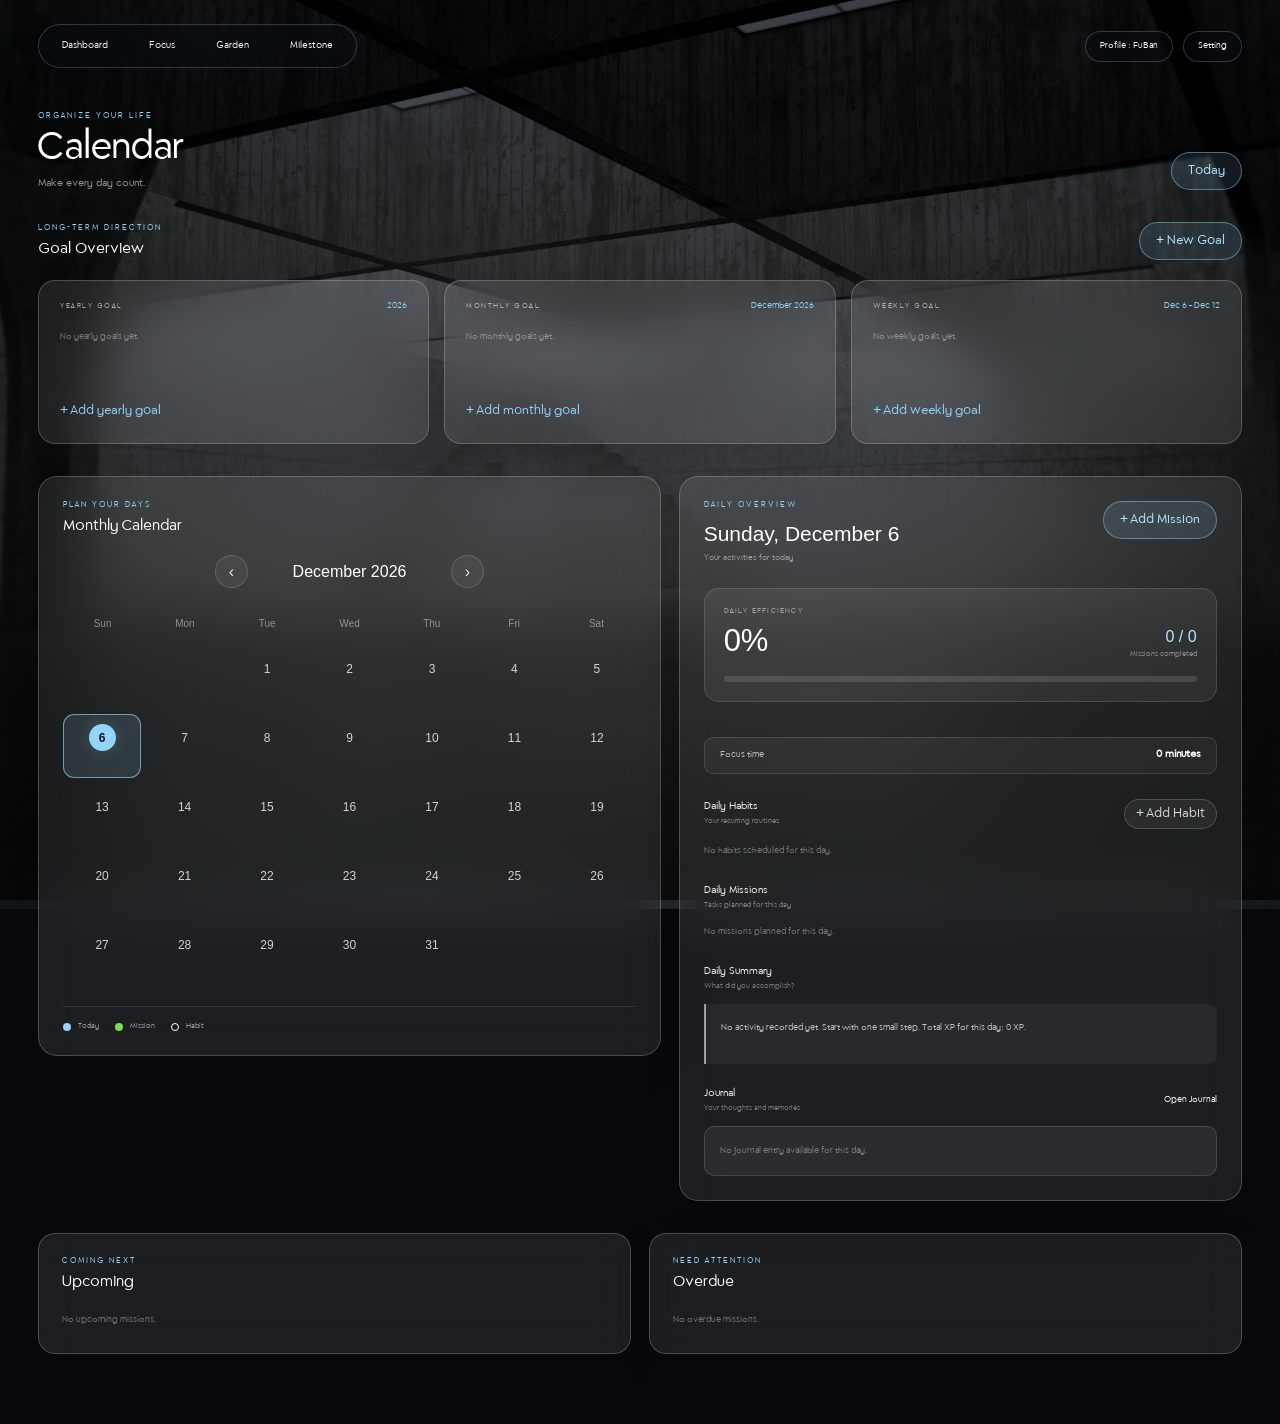
==== commit 9c232f69: "Bust cached theme assets across pages Co-authored-by: Copilot <223556219+Copilot@users.noreply.githu" ====
--- a/calendar.html
+++ b/calendar.html
@@ -6,7 +6,7 @@
     <meta charset="UTF-8">
     <meta name="viewport" content="width=device-width, initial-scale=1.0">
     <meta name="theme-color" content="#08090D">
-    <script src="js/theme.js"></script>
+    <script src="js/theme.js?v=theme-migration-2ad5aaf"></script>
 
     <title>Calendar | FUBAN OS</title>
 
@@ -15,7 +15,7 @@
     <link rel="stylesheet" href="css/components.css">
     <link rel="stylesheet" href="css/pages/calendar.css">
     <link rel="stylesheet" href="css/profile-avatar.css">
-    <link rel="stylesheet" href="css/theme.css">
+    <link rel="stylesheet" href="css/theme.css?v=theme-migration-2ad5aaf">
 </head>
 
 <body id="calendar-page">
--- a/css/theme.css
+++ b/css/theme.css
@@ -563,9 +563,8 @@
 }
 
 html[data-theme="dark"] #welcome-page {
-    background-image:
-        linear-gradient(rgba(4, 12, 21, 0.48), rgba(4, 12, 21, 0.64)),
-        url("../assets/wallpapers/1403447.jpg");
+    background-image: url("../assets/images/gradient.png");
+    background-color: #08090d;
 }
 
 html[data-theme="dark"] #garden-page {
